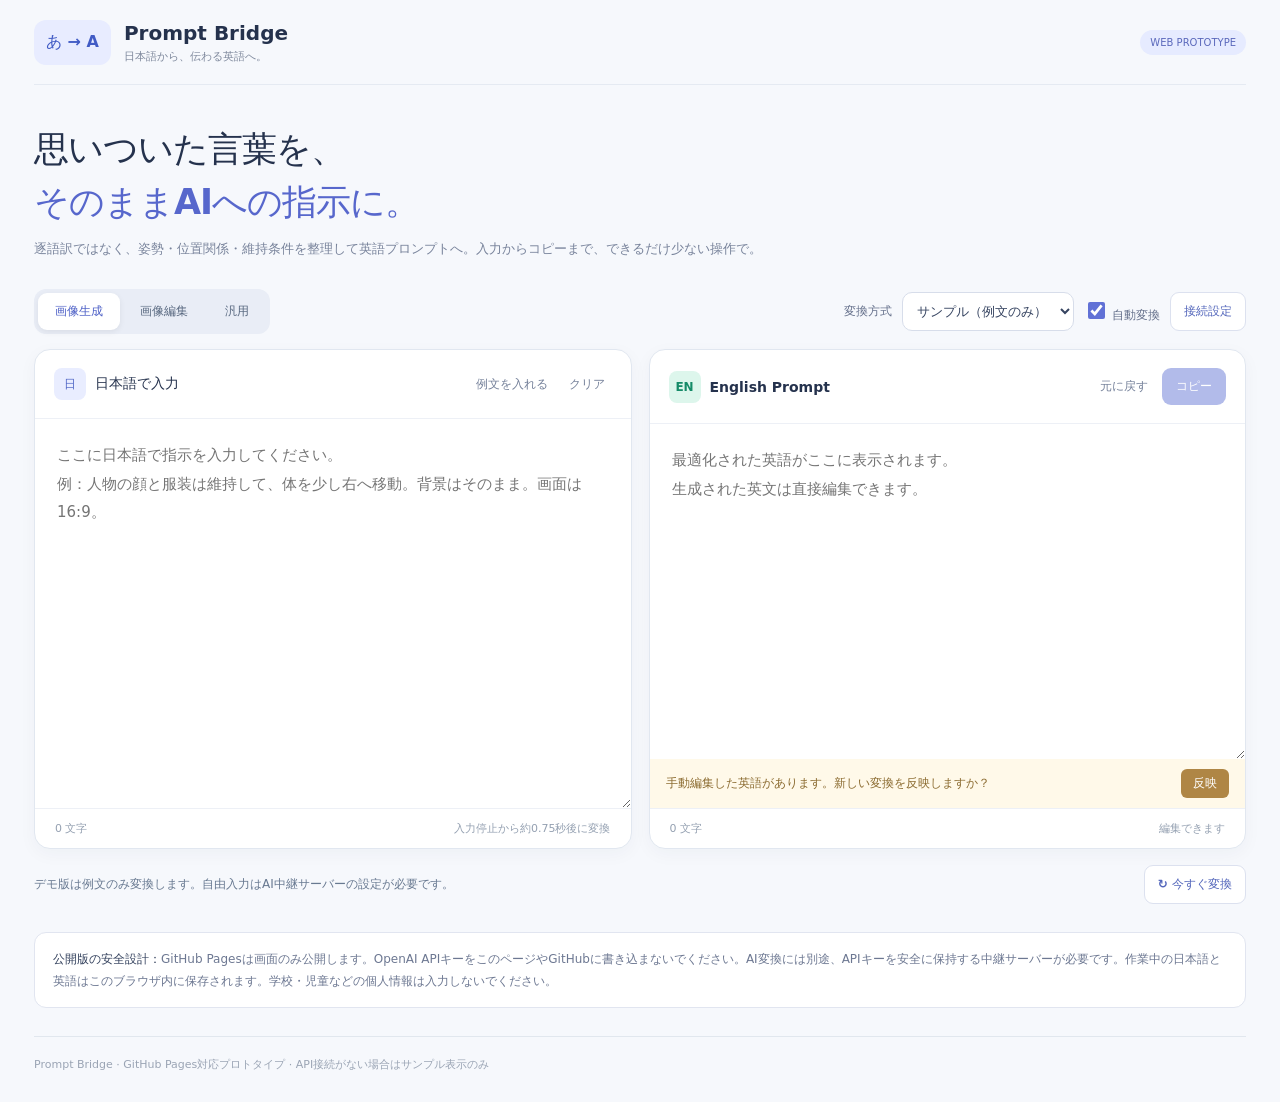
==== prompt-bridge/index.html @ 36fe69bc "Add standalone Prompt Bridge web prototype" ====
<!doctype html>
<html lang="ja">
<head>
<meta charset="utf-8">
<meta name="viewport" content="width=device-width,initial-scale=1">
<meta name="color-scheme" content="light">
<meta name="description" content="日本語の指示をAI向けの英語プロンプトに整えるツール。">
<title>Prompt Bridge｜日本語からAIプロンプトへ</title>
<style>
:root{font-family:system-ui,-apple-system,"Hiragino Kaku Gothic ProN","Yu Gothic",Meiryo,sans-serif;color:#25324d;background:#f6f8fc;font-synthesis:none}
*{box-sizing:border-box}body{margin:0}button,input,select,textarea{font:inherit}
button{cursor:pointer;border:0}button:focus-visible,input:focus-visible,textarea:focus-visible,select:focus-visible{outline:3px solid #a4b5fc;outline-offset:2px}
.shell{max-width:1380px;margin:auto;padding:0 34px}
header{height:85px;display:flex;align-items:center;justify-content:space-between;border-bottom:1px solid #e5eaf2;gap:12px}
.brand{display:flex;align-items:center;gap:13px}.logo{background:#e8ecff;color:#415bc5;font-weight:900;padding:12px;border-radius:12px}.brand b{font-size:20px}.brand small{display:block;color:#7e889c;font-size:11px;margin-top:4px}.tag{font-size:10px;color:#5b69bc;background:#e6ebff;border-radius:20px;padding:7px 10px}
h1{font-size:clamp(24px,3.3vw,35px);line-height:1.5;margin:38px 0 9px;letter-spacing:-1px}h1 em{font-style:normal;color:#5767cc}
.lead{margin:0 0 28px;font-size:13px;line-height:1.85;color:#78839b}
.toolbar{display:flex;justify-content:space-between;flex-wrap:wrap;gap:12px;margin:0 0 15px;align-items:center}
.modes{display:flex;background:#e9edf6;border-radius:12px;padding:4px;gap:3px}
.mode{padding:10px 17px;border-radius:9px;background:transparent;color:#596980;font-weight:700;font-size:12px}
.mode.on{background:white;color:#4c5fc6;box-shadow:0 2px 6px #0001}
.option{display:flex;gap:10px;align-items:center;flex-wrap:wrap}.option label{font-size:12px;color:#65708b;font-weight:700}
select,.setting input{padding:10px;border:1px solid #d7ddea;border-radius:10px;background:white;color:#354360;font-size:13px}
input[type=checkbox]{width:17px;height:17px;accent-color:#6171d6}
.panes{display:grid;grid-template-columns:1fr 1fr;gap:17px}.pane{display:flex;flex-direction:column;background:white;border:1px solid #e1e7f0;border-radius:16px;box-shadow:0 5px 18px #1829540a;min-height:450px;overflow:hidden}
.pane-header{display:flex;justify-content:space-between;align-items:center;padding:18px 19px;border-bottom:1px solid #edf0f6;gap:12px}
.pane-title{display:flex;align-items:center;gap:9px;font-size:14px}.language{display:grid;place-items:center;border-radius:8px;width:32px;height:32px;background:#e9edff;color:#5369c7;font-size:12px;font-weight:900}
.language.en{background:#ddf6ec;color:#158b68}.tools{display:flex;gap:7px;align-items:center}.ghost{background:transparent;color:#75819a;padding:7px;font-size:12px}
.primary{background:#576bd1;color:white;border-radius:9px;font-weight:700;font-size:12px;padding:10px 14px}.primary:disabled{opacity:.45;cursor:not-allowed}
textarea{width:100%;flex:1;resize:vertical;border:0;outline:0;padding:22px;min-height:335px;font-size:15px;line-height:1.9;color:#334361;background:white}
textarea:focus-visible{outline:0}.pane-footer{border-top:1px solid #edf0f6;color:#94a0b1;font-size:11px;padding:12px 20px;display:flex;justify-content:space-between;gap:10px}
.pending{background:#fff9e9;padding:10px 16px;font-size:12px;display:flex;gap:10px;justify-content:space-between;align-items:center;color:#8b6b30}
.pending button{background:#af8645;color:white;border-radius:6px;padding:6px 12px;font-size:12px}
.below{margin-top:16px;display:flex;align-items:center;justify-content:space-between;gap:12px;flex-wrap:wrap}#status{font-size:12px;color:#687991;line-height:1.6}#status.error{color:#b94749}
.outline{background:white;color:#5366bb;border:1px solid #dce1ef;border-radius:9px;padding:10px 13px;font-size:12px;font-weight:700}
.note{margin:28px 0;border:1px solid #e1e5f0;background:#fff;border-radius:12px;padding:15px 18px;font-size:12px;line-height:1.85;color:#6d7892}
.note strong{color:#33415d}.note code{background:#f0f2f8;padding:2px 4px;border-radius:4px}
footer{border-top:1px solid #e1e7ee;padding:20px 0 30px;font-size:11px;color:#9aa4b4}
dialog{width:min(560px,calc(100vw - 30px));border:1px solid #dfe4ed;border-radius:16px;box-shadow:0 24px 80px #1c2b4e40;padding:24px;color:#34415a}
dialog::backdrop{background:#1a275974}dialog h2{margin:0 0 12px;font-size:20px}dialog p{font-size:12px;line-height:1.85;color:#687992}
.setting{display:grid;gap:6px;margin:14px 0}.setting label{font-size:12px;font-weight:700}.setting input{width:100%}
.actions{display:flex;justify-content:flex-end;gap:10px;margin-top:22px}.warn{background:#fff7e7;border-radius:8px;padding:11px 12px}
@media(max-width:800px){.shell{padding:0 15px}.panes{grid-template-columns:1fr}.pane{min-height:320px}textarea{min-height:240px}h1{margin-top:27px}.toolbar{align-items:flex-start}header{height:73px}.brand b{font-size:17px}}
@media(max-width:440px){.mode{padding:9px 12px;font-size:11px}.pane-header{padding:13px 11px}.ghost{font-size:11px;padding:5px}textarea{padding:15px}.tag{font-size:9px}}
</style>
</head>
<body>
<div class="shell">
<header><div class="brand"><span class="logo">あ → A</span><div><b>Prompt Bridge</b><small>日本語から、伝わる英語へ。</small></div></div><span class="tag">WEB PROTOTYPE</span></header>
<main>
<h1>思いついた言葉を、<br><em>そのままAIへの指示に。</em></h1>
<p class="lead">逐語訳ではなく、姿勢・位置関係・維持条件を整理して英語プロンプトへ。入力からコピーまで、できるだけ少ない操作で。</p>
<div class="toolbar">
<div class="modes" role="group" aria-label="変換モード"><button class="mode on" data-mode="image">画像生成</button><button class="mode" data-mode="edit">画像編集</button><button class="mode" data-mode="general">汎用</button></div>
<div class="option"><label for="provider">変換方式</label><select id="provider"><option value="demo">サンプル（例文のみ）</option><option value="gateway">AI中継サーバー</option></select><label><input type="checkbox" id="automatic" checked> 自動変換</label><button class="outline" id="settings">接続設定</button></div>
</div>
<div class="panes">
<section class="pane"><div class="pane-header"><div class="pane-title"><span class="language">日</span><b>日本語で入力</b></div><div class="tools"><button class="ghost" id="example">例文を入れる</button><button class="ghost" id="clear">クリア</button></div></div><textarea id="jp" spellcheck="false" lang="ja" aria-label="日本語入力" placeholder="ここに日本語で指示を入力してください。&#10;例：人物の顔と服装は維持して、体を少し右へ移動。背景はそのまま。画面は16:9。"></textarea><div class="pane-footer"><span id="jpcount">0 文字</span><span>入力停止から約0.75秒後に変換</span></div></section>
<section class="pane"><div class="pane-header"><div class="pane-title"><span class="language en">EN</span><b>English Prompt</b></div><div class="tools"><button class="ghost" id="undo">元に戻す</button><button class="primary" id="copy" disabled>コピー</button></div></div><textarea id="en" spellcheck="false" lang="en" aria-label="生成された英語（編集可能）" placeholder="最適化された英語がここに表示されます。&#10;生成された英文は直接編集できます。"></textarea><div class="pending" id="pending" hidden><span>手動編集した英語があります。新しい変換を反映しますか？</span><button id="apply">反映</button></div><div class="pane-footer"><span id="encount">0 文字</span><span id="editstate">編集できます</span></div></section>
</div>
<div class="below"><div id="status" role="status" aria-live="polite">デモ版は例文のみ変換します。自由入力はAI中継サーバーの設定が必要です。</div><button class="outline" id="convert">↻ 今すぐ変換</button></div>
<div class="note"><strong>公開版の安全設計：</strong>GitHub Pagesは画面のみ公開します。OpenAI APIキーをこのページやGitHubに書き込まないでください。AI変換には別途、APIキーを安全に保持する中継サーバーが必要です。作業中の日本語と英語はこのブラウザ内に保存されます。学校・児童などの個人情報は入力しないでください。</div>
</main>
<footer>Prompt Bridge · GitHub Pages対応プロトタイプ · API接続がない場合はサンプル表示のみ</footer>
</div>
<dialog id="config"><h2>AI中継サーバーの設定</h2><p>自由な日本語をAI変換するには、別途Cloudflare Workerなどに中継サーバーを設置します。OpenAI APIキー自体は入力しません。</p>
<div class="setting"><label for="endpoint">中継サーバー URL（HTTPS）</label><input id="endpoint" type="url" placeholder="https://xxxx.workers.dev"></div>
<div class="setting"><label for="token">中継用アクセストークン</label><input id="token" type="password" autocomplete="off" placeholder="サーバー側に設定した専用トークン"></div>
<p class="warn">アクセストークンはブラウザの保存領域へ記録しません。ページを開き直した場合は再入力してください。OpenAIのAPIキーをここに貼り付けないでください。</p>
<div class="actions"><button class="outline" id="close">閉じる</button><button class="primary" id="save">設定して使う</button></div></dialog>
<script>
(function(){
'use strict';
const E=id=>document.getElementById(id),jp=E('jp'),en=E('en'),provider=E('provider'),auto=E('automatic');
const EXAMPLE='体育倉庫のマットの上で、男性が手前、女性が後ろで対面座位で抱き合っている。画面サイズは16:9。';
const PROMPTS={
image:'A man and a woman sit facing each other on a gymnastics mat inside a gym equipment storage room, embracing one another. The man is positioned closer to the camera and the woman farther back. Keep their seated face-to-face orientation. Landscape composition, 16:9 aspect ratio.',
edit:'Show a man and a woman embracing in a face-to-face seated position on a gymnastics mat in a gym equipment storage room. Position the man in the foreground and the woman behind him relative to the camera. Use a 16:9 landscape composition. Preserve any existing details not specified for modification.',
general:'Create a 16:9 scene of a man and a woman sitting face-to-face while embracing on a gymnastics mat in a gym equipment storage room. The man is nearer the camera and the woman is farther back.'
};
const draftKey='prompt_bridge_web_draft_1',settingsKey='prompt_bridge_web_settings_1';
let mode='image',manual=false,pending=null,undoText='',timer=null,request=0,controller=null,composing=false,endpoint='',accessToken='',lastSignature='';
const dialog=E('config');
function setStatus(v,error){E('status').textContent=v;E('status').className=error?'error':''}
function saveDraft(){try{localStorage.setItem(draftKey,JSON.stringify({jp:jp.value,en:en.value,manual:manual}));localStorage.setItem(settingsKey,JSON.stringify({mode:mode,provider:provider.value,auto:auto.checked,endpoint:endpoint}));}catch(e){}}
function counts(){E('jpcount').textContent=jp.value.length+' 文字';E('encount').textContent=en.value.length+' 文字';E('copy').disabled=!en.value.trim();E('editstate').textContent=pending?'新しい候補があります':manual?'手動編集を保護中':'編集できます'}
function normalize(v){return v.replace(/[\s。、，,.!！]/g,'').replace(/１６/g,'16').replace(/：/g,':')}
function signature(){return JSON.stringify([jp.value.trim(),mode,provider.value,endpoint]);}
function cancel(){clearTimeout(timer);request++;if(controller)controller.abort();controller=null}
function schedule(force){
 cancel();
 if(!jp.value.trim()){if(!manual)en.value='';pending=null;E('pending').hidden=true;counts();saveDraft();setStatus('日本語を入力してください。');return}
 if(!force&&!auto.checked)return;
 if(provider.value==='gateway'&&(!endpoint||!accessToken)){setStatus('中継サーバーのURLと専用トークンを設定してください。',true);return}
 if(!force&&lastSignature===signature())return;
 timer=setTimeout(convert,force?0:750);
}
async function convert(){
 const seq=++request,sig=signature();controller=new AbortController();
 setStatus(provider.value==='demo'?'サンプルを確認しています…':'AIがプロンプトを最適化しています…');
 E('convert').disabled=true;
 try{
 let translated='';
 if(provider.value==='demo'){
  await new Promise(r=>setTimeout(r,150));
  if(normalize(jp.value.trim())!==normalize(EXAMPLE))throw Error('サンプルは例文のみ対応します。自由入力はAI中継サーバーの設定が必要です。');
  translated=PROMPTS[mode];
 }else{
  const url=endpoint.replace(/\/+$/,'')+'/api/convert';
  const response=await fetch(url,{method:'POST',headers:{'Content-Type':'application/json','Authorization':'Bearer '+accessToken},body:JSON.stringify({japanese:jp.value.trim(),mode:mode}),signal:controller.signal});
  const data=await response.json();
  if(!response.ok)throw Error(data.error||'接続エラー ('+response.status+')');
  translated=data.english;
 }
 if(seq!==request||sig!==signature())return;
 if(typeof translated!=='string'||!translated.trim())throw Error('変換結果が空でした。');
 lastSignature=sig;
 if(manual){pending=translated;E('pending').hidden=false;setStatus('新しい候補があります。手動編集した英語は保持しています。')}
 else{undoText=en.value;en.value=translated;pending=null;E('pending').hidden=true;setStatus('変換しました。英語は編集・コピーできます。')}
 counts();saveDraft();
 }catch(error){if(seq===request&&error.name!=='AbortError')setStatus(error.message||'変換に失敗しました。',true)}
 finally{if(seq===request){controller=null;E('convert').disabled=false}}
}
function edit(){counts();saveDraft();if(!composing)schedule(false)}
try{const d=JSON.parse(localStorage.getItem(draftKey)||'{}'),s=JSON.parse(localStorage.getItem(settingsKey)||'{}');jp.value=d.jp||'';en.value=d.en||'';manual=!!d.manual;mode=['image','edit','general'].includes(s.mode)?s.mode:'image';provider.value=s.provider==='gateway'?'gateway':'demo';auto.checked=s.auto!==false;endpoint=typeof s.endpoint==='string'?s.endpoint:'';}catch(e){}
document.querySelectorAll('.mode').forEach(b=>{b.classList.toggle('on',b.dataset.mode===mode);b.addEventListener('click',()=>{mode=b.dataset.mode;document.querySelectorAll('.mode').forEach(x=>x.classList.toggle('on',x===b));lastSignature='';saveDraft();schedule(false)})});
jp.addEventListener('compositionstart',()=>{composing=true;cancel()});jp.addEventListener('compositionend',()=>{composing=false;edit()});jp.addEventListener('input',edit);
en.addEventListener('input',()=>{manual=true;counts();saveDraft()});
provider.addEventListener('change',()=>{lastSignature='';saveDraft();schedule(false);if(provider.value==='gateway'&&!accessToken)dialog.showModal()});
auto.addEventListener('change',()=>{saveDraft();schedule(false)});
E('example').onclick=()=>{jp.value=EXAMPLE;edit();jp.focus()};
E('clear').onclick=()=>{cancel();jp.value='';en.value='';manual=false;pending=null;lastSignature='';E('pending').hidden=true;counts();saveDraft();setStatus('クリアしました。')};
E('apply').onclick=()=>{if(pending!==null){undoText=en.value;en.value=pending;manual=false;pending=null;E('pending').hidden=true;counts();saveDraft();setStatus('新しい英語を反映しました。')}};
E('undo').onclick=()=>{if(!undoText)return;const t=en.value;en.value=undoText;undoText=t;manual=true;counts();saveDraft();setStatus('直前の英文に戻しました。')};
E('convert').onclick=()=>schedule(true);
E('copy').onclick=async()=>{try{await navigator.clipboard.writeText(en.value);setStatus('英語プロンプトをコピーしました。')}catch(e){en.focus();en.select();setStatus('英語を選択しました。手動でコピーしてください。',true)}};
E('settings').onclick=()=>{E('endpoint').value=endpoint;E('token').value=accessToken;dialog.showModal()};
E('close').onclick=()=>dialog.close();
E('save').onclick=()=>{
 const url=E('endpoint').value.trim().replace(/\/+$/,''),tok=E('token').value.trim();
 if(url&&!/^https:\/\/[^\s]+$/.test(url)){setStatus('中継サーバーにはHTTPSのURLを指定してください。',true);return}
 endpoint=url;accessToken=tok;provider.value='gateway';lastSignature='';saveDraft();dialog.close();schedule(false);
};
counts();if(jp.value&&provider.value==='demo'&&auto.checked)schedule(false);
})();
</script>
</body></html>
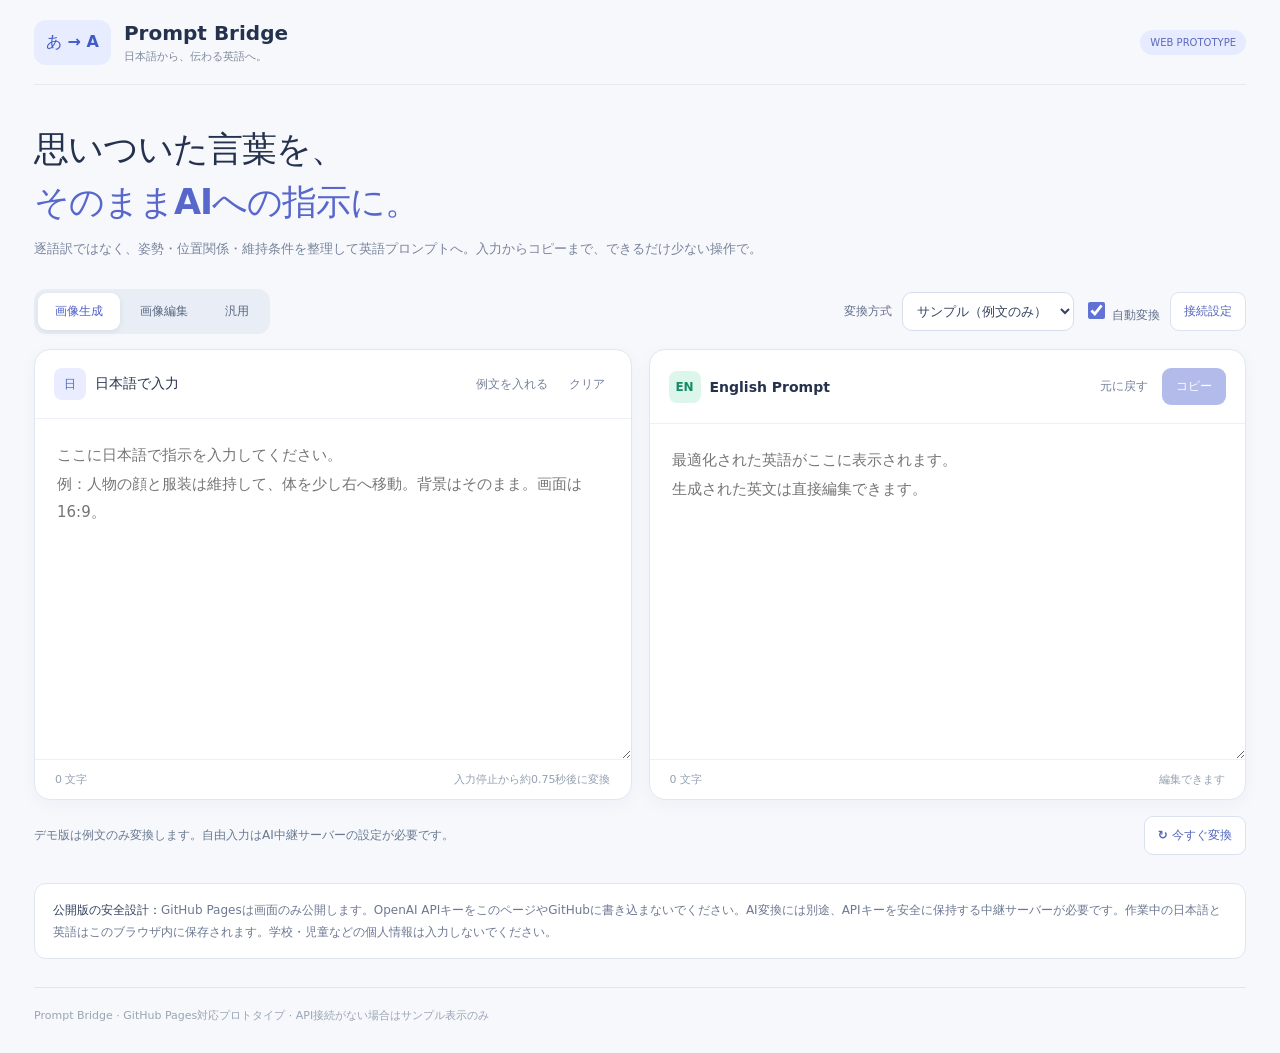
==== commit 3cc12368: "Fix hidden suggestion panel in Prompt Bridge" ====
--- a/prompt-bridge/index.html
+++ b/prompt-bridge/index.html
@@ -30,7 +30,7 @@
 textarea{width:100%;flex:1;resize:vertical;border:0;outline:0;padding:22px;min-height:335px;font-size:15px;line-height:1.9;color:#334361;background:white}
 textarea:focus-visible{outline:0}.pane-footer{border-top:1px solid #edf0f6;color:#94a0b1;font-size:11px;padding:12px 20px;display:flex;justify-content:space-between;gap:10px}
 .pending{background:#fff9e9;padding:10px 16px;font-size:12px;display:flex;gap:10px;justify-content:space-between;align-items:center;color:#8b6b30}
-.pending button{background:#af8645;color:white;border-radius:6px;padding:6px 12px;font-size:12px}
+.pending[hidden]{display:none}.pending button{background:#af8645;color:white;border-radius:6px;padding:6px 12px;font-size:12px}
 .below{margin-top:16px;display:flex;align-items:center;justify-content:space-between;gap:12px;flex-wrap:wrap}#status{font-size:12px;color:#687991;line-height:1.6}#status.error{color:#b94749}
 .outline{background:white;color:#5366bb;border:1px solid #dce1ef;border-radius:9px;padding:10px 13px;font-size:12px;font-weight:700}
 .note{margin:28px 0;border:1px solid #e1e5f0;background:#fff;border-radius:12px;padding:15px 18px;font-size:12px;line-height:1.85;color:#6d7892}
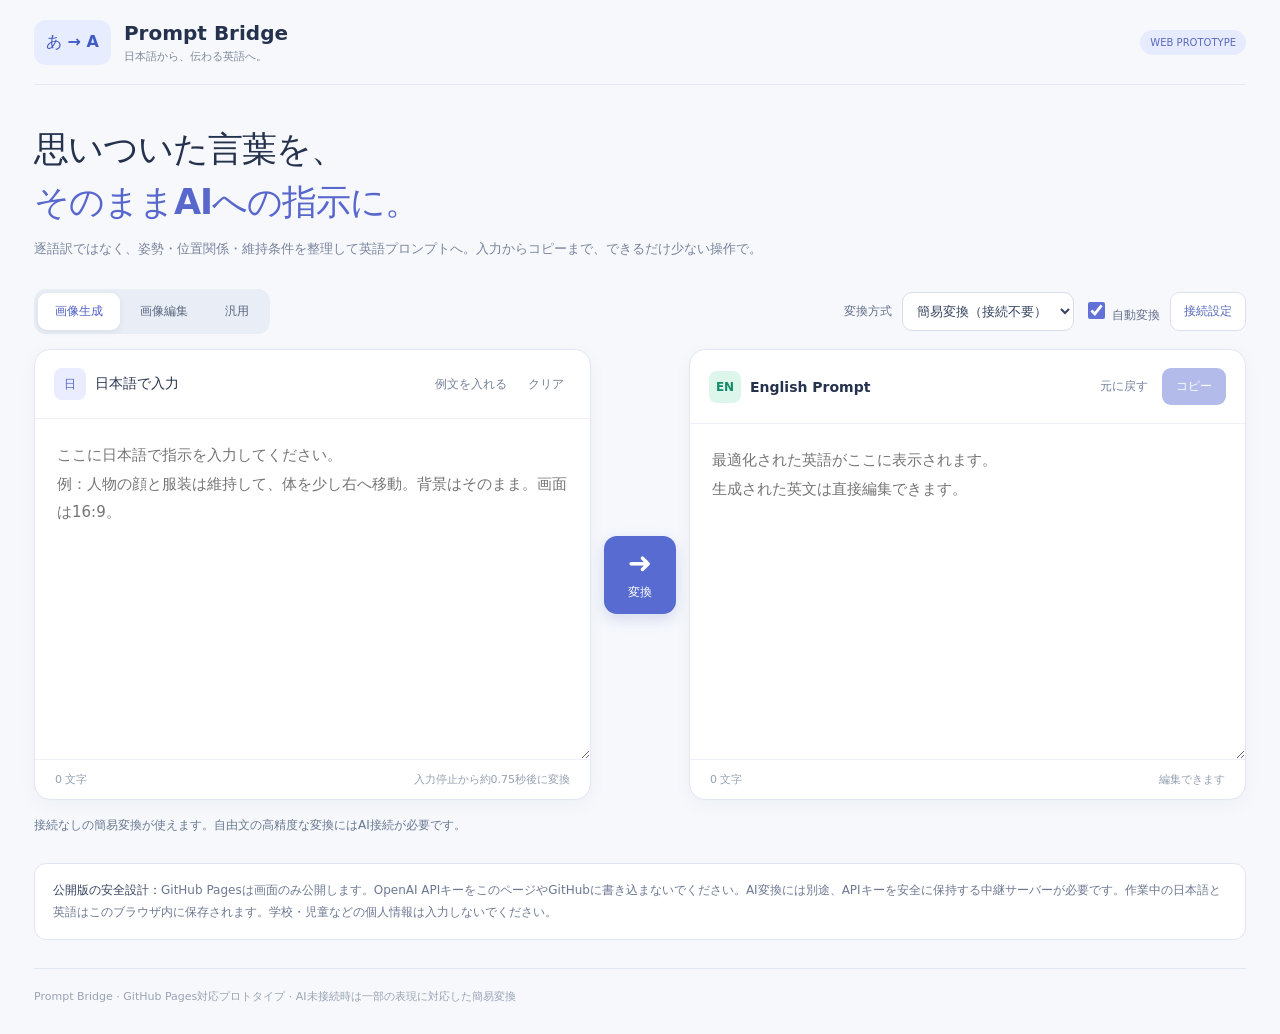
==== commit 13691e22: "Move Convert button between panels and add no-setup offline phrase conversion" ====
--- a/prompt-bridge/index.html
+++ b/prompt-bridge/index.html
@@ -22,7 +22,7 @@
 .option{display:flex;gap:10px;align-items:center;flex-wrap:wrap}.option label{font-size:12px;color:#65708b;font-weight:700}
 select,.setting input{padding:10px;border:1px solid #d7ddea;border-radius:10px;background:white;color:#354360;font-size:13px}
 input[type=checkbox]{width:17px;height:17px;accent-color:#6171d6}
-.panes{display:grid;grid-template-columns:1fr 1fr;gap:17px}.pane{display:flex;flex-direction:column;background:white;border:1px solid #e1e7f0;border-radius:16px;box-shadow:0 5px 18px #1829540a;min-height:450px;overflow:hidden}
+.panes{display:grid;grid-template-columns:minmax(0,1fr) 78px minmax(0,1fr);gap:10px}.bridge{display:flex;align-items:center;justify-content:center}.convert-button{width:72px;min-height:78px;background:#576bd1;color:white;border-radius:13px;display:flex;flex-direction:column;align-items:center;justify-content:center;gap:6px;font-weight:800;font-size:12px;box-shadow:0 5px 15px #4f64b333}.convert-button:hover{background:#485dbf}.convert-button .arrow{font-size:29px;line-height:1}.convert-button:disabled{opacity:.55;cursor:wait}.pane{display:flex;flex-direction:column;background:white;border:1px solid #e1e7f0;border-radius:16px;box-shadow:0 5px 18px #1829540a;min-height:450px;overflow:hidden}
 .pane-header{display:flex;justify-content:space-between;align-items:center;padding:18px 19px;border-bottom:1px solid #edf0f6;gap:12px}
 .pane-title{display:flex;align-items:center;gap:9px;font-size:14px}.language{display:grid;place-items:center;border-radius:8px;width:32px;height:32px;background:#e9edff;color:#5369c7;font-size:12px;font-weight:900}
 .language.en{background:#ddf6ec;color:#158b68}.tools{display:flex;gap:7px;align-items:center}.ghost{background:transparent;color:#75819a;padding:7px;font-size:12px}
@@ -40,7 +40,7 @@
 dialog::backdrop{background:#1a275974}dialog h2{margin:0 0 12px;font-size:20px}dialog p{font-size:12px;line-height:1.85;color:#687992}
 .setting{display:grid;gap:6px;margin:14px 0}.setting label{font-size:12px;font-weight:700}.setting input{width:100%}
 .actions{display:flex;justify-content:flex-end;gap:10px;margin-top:22px}.warn{background:#fff7e7;border-radius:8px;padding:11px 12px}
-@media(max-width:800px){.shell{padding:0 15px}.panes{grid-template-columns:1fr}.pane{min-height:320px}textarea{min-height:240px}h1{margin-top:27px}.toolbar{align-items:flex-start}header{height:73px}.brand b{font-size:17px}}
+@media(max-width:800px){.shell{padding:0 15px}.panes{grid-template-columns:1fr}.bridge{min-height:70px}.convert-button{flex-direction:row;gap:13px;width:200px;min-height:50px}.convert-button .arrow{font-size:23px;transform:rotate(90deg)}.pane{min-height:320px}textarea{min-height:240px}h1{margin-top:27px}.toolbar{align-items:flex-start}header{height:73px}.brand b{font-size:17px}}
 @media(max-width:440px){.mode{padding:9px 12px;font-size:11px}.pane-header{padding:13px 11px}.ghost{font-size:11px;padding:5px}textarea{padding:15px}.tag{font-size:9px}}
 </style>
 </head>
@@ -52,16 +52,17 @@
 <p class="lead">逐語訳ではなく、姿勢・位置関係・維持条件を整理して英語プロンプトへ。入力からコピーまで、できるだけ少ない操作で。</p>
 <div class="toolbar">
 <div class="modes" role="group" aria-label="変換モード"><button class="mode on" data-mode="image">画像生成</button><button class="mode" data-mode="edit">画像編集</button><button class="mode" data-mode="general">汎用</button></div>
-<div class="option"><label for="provider">変換方式</label><select id="provider"><option value="demo">サンプル（例文のみ）</option><option value="gateway">AI中継サーバー</option></select><label><input type="checkbox" id="automatic" checked> 自動変換</label><button class="outline" id="settings">接続設定</button></div>
+<div class="option"><label for="provider">変換方式</label><select id="provider"><option value="offline">簡易変換（接続不要）</option><option value="gateway">AI中継サーバー</option></select><label><input type="checkbox" id="automatic" checked> 自動変換</label><button class="outline" id="settings">接続設定</button></div>
 </div>
 <div class="panes">
 <section class="pane"><div class="pane-header"><div class="pane-title"><span class="language">日</span><b>日本語で入力</b></div><div class="tools"><button class="ghost" id="example">例文を入れる</button><button class="ghost" id="clear">クリア</button></div></div><textarea id="jp" spellcheck="false" lang="ja" aria-label="日本語入力" placeholder="ここに日本語で指示を入力してください。&#10;例：人物の顔と服装は維持して、体を少し右へ移動。背景はそのまま。画面は16:9。"></textarea><div class="pane-footer"><span id="jpcount">0 文字</span><span>入力停止から約0.75秒後に変換</span></div></section>
+<div class="bridge"><button class="convert-button" id="convert" type="button" aria-label="日本語から英語へ変換"><span class="arrow" aria-hidden="true">➜</span><span>変換</span></button></div>
 <section class="pane"><div class="pane-header"><div class="pane-title"><span class="language en">EN</span><b>English Prompt</b></div><div class="tools"><button class="ghost" id="undo">元に戻す</button><button class="primary" id="copy" disabled>コピー</button></div></div><textarea id="en" spellcheck="false" lang="en" aria-label="生成された英語（編集可能）" placeholder="最適化された英語がここに表示されます。&#10;生成された英文は直接編集できます。"></textarea><div class="pending" id="pending" hidden><span>手動編集した英語があります。新しい変換を反映しますか？</span><button id="apply">反映</button></div><div class="pane-footer"><span id="encount">0 文字</span><span id="editstate">編集できます</span></div></section>
 </div>
-<div class="below"><div id="status" role="status" aria-live="polite">デモ版は例文のみ変換します。自由入力はAI中継サーバーの設定が必要です。</div><button class="outline" id="convert">↻ 今すぐ変換</button></div>
+<div class="below"><div id="status" role="status" aria-live="polite">接続なしの簡易変換が使えます。自由文の高精度な変換にはAI接続が必要です。</div></div>
 <div class="note"><strong>公開版の安全設計：</strong>GitHub Pagesは画面のみ公開します。OpenAI APIキーをこのページやGitHubに書き込まないでください。AI変換には別途、APIキーを安全に保持する中継サーバーが必要です。作業中の日本語と英語はこのブラウザ内に保存されます。学校・児童などの個人情報は入力しないでください。</div>
 </main>
-<footer>Prompt Bridge · GitHub Pages対応プロトタイプ · API接続がない場合はサンプル表示のみ</footer>
+<footer>Prompt Bridge · GitHub Pages対応プロトタイプ · AI未接続時は一部の表現に対応した簡易変換</footer>
 </div>
 <dialog id="config"><h2>AI中継サーバーの設定</h2><p>自由な日本語をAI変換するには、別途Cloudflare Workerなどに中継サーバーを設置します。OpenAI APIキー自体は入力しません。</p>
 <div class="setting"><label for="endpoint">中継サーバー URL（HTTPS）</label><input id="endpoint" type="url" placeholder="https://xxxx.workers.dev"></div>
@@ -78,6 +79,67 @@
 edit:'Show a man and a woman embracing in a face-to-face seated position on a gymnastics mat in a gym equipment storage room. Position the man in the foreground and the woman behind him relative to the camera. Use a 16:9 landscape composition. Preserve any existing details not specified for modification.',
 general:'Create a 16:9 scene of a man and a woman sitting face-to-face while embracing on a gymnastics mat in a gym equipment storage room. The man is nearer the camera and the woman is farther back.'
 };
+function offlineConvert(raw,selectedMode){
+ const t=raw.normalize('NFKC').replace(/[　]/g,' ').trim();
+ const hits=[];
+ const add=(txt)=>{if(txt&&!hits.includes(txt))hits.push(txt)};
+ const has=(p)=>p.test(t);
+ const pair=has(/男性.{0,35}女性|女性.{0,35}男性|男女|男の人.{0,35}女の人|女の人.{0,35}男の人/);
+ const subject=pair?'the man and the woman':has(/男性|男の人/)?'the man':has(/女性|女の人/)?'the woman':has(/人物|被写体|人の体|人を|人が|人は/)?'the person':null;
+ const storeroom=has(/体育倉庫|体育用具(?:の)?倉庫|体育器具庫|運動用具倉庫/);
+ const mat=has(/マット/);
+ const faceToFace=has(/対面座位|向かい合って座|向き合って座|向かい合うように座/);
+ const embrace=has(/抱き合|抱きしめ合|抱擁/);
+ const scene=[];
+ if(storeroom)scene.push('inside a gym equipment storage room');
+ else if(has(/体育館/))scene.push('inside a gymnasium');
+ else if(has(/教室/))scene.push('in a classroom');
+ else if(has(/公園/))scene.push('in a park');
+ if(mat)scene.push('on a gym mat');
+ const spatial=[];
+ if(has(/男性.{0,12}手前|手前.{0,12}男性|男性.{0,12}前景/))spatial.push('The man is positioned closer to the camera');
+ if(has(/女性.{0,12}手前|手前.{0,12}女性|女性.{0,12}前景/))spatial.push('The woman is positioned closer to the camera');
+ if(has(/女性.{0,12}(後ろ|奥)|女性.{0,12}背景側/))spatial.push('the woman is farther from the camera');
+ if(has(/男性.{0,12}(後ろ|奥)|男性.{0,12}背景側/))spatial.push('the man is farther from the camera');
+ if(pair&&(faceToFace||embrace)){
+  const action=faceToFace&&embrace?'sitting face-to-face and embracing each other':faceToFace?'sitting face-to-face':'embracing each other';
+  const where=scene.length?' '+scene.join(' '):'';
+  add('A man and a woman are '+action+where+'.');
+ }else if(scene.length&&subject){
+  add('Place '+subject+' '+scene.join(' ')+'.');
+ }else if(scene.length){add('Scene: '+scene.join(' ')+'.');}
+ if(spatial.length){
+  if(spatial.length===2)add(spatial[0]+'; '+spatial[1]+'.');
+  else for(const p of spatial)add(p+'.');
+ }
+ if(!pair&&faceToFace)add('The people are seated facing each other.');
+ if(!pair&&embrace)add('The people are embracing each other.');
+ // Independent edit actions, expressed without inventing subject details.
+ const right=has(/右(?:側)?(?:に|へ|方向へ)?.{0,8}(移動|動か|ずら|寄せ)/);
+ const left=has(/左(?:側)?(?:に|へ|方向へ)?.{0,8}(移動|動か|ずら|寄せ)/);
+ const moveSubject=subject||'the subject';
+ if(right)add('Move '+moveSubject+' slightly to the right within the image.');
+ if(left)add('Move '+moveSubject+' slightly to the left within the image.');
+ if(has(/(?:大きく|拡大|サイズを上げ|サイズを大きく)/)&&has(/人物|被写体|人の大きさ/))add('Increase the size of the subject within the frame without changing their body proportions.');
+ if(has(/(?:小さく|縮小|サイズを下げ|サイズを小さく)/)&&has(/人物|被写体|人の大きさ/))add('Make the subject occupy less of the image without changing their body proportions.');
+ const preserve=has(/変えず|変えない|変更しない|そのまま|維持|保持|変化させない|修正しない/);
+ if(preserve){
+  if(has(/顔|顔立ち|顔の特徴|顔つき/))add('Preserve the original facial features.');
+  if(has(/表情/))add('Preserve the original facial expression.');
+  if(has(/服装|衣装|洋服|服/))add('Keep the clothing unchanged.');
+  if(has(/髪型|髪/))add('Keep the hairstyle unchanged.');
+  if(has(/背景/))add('Keep the background unchanged.');
+  if(has(/構図/))add('Keep the original composition.');
+ }
+ if(selectedMode==='edit'&&has(/他はそのまま|他は変えない|その他は変更しない|それ以外は変えない|指定した箇所以外/))add('Leave all other image details unchanged.');
+ const aspect=t.match(/(?:画面サイズ|アスペクト比|縦横比|比率|画面は)?[^\d]{0,4}(\d{1,2})\s*[:：]\s*(\d{1,2})/);
+ if(aspect){
+  const a=+aspect[1],b=+aspect[2];
+  if(a>0&&b>0)add('Aspect ratio: '+a+':'+b+'.');
+ }
+ if(!hits.length)throw Error('この文章は簡易変換の対応範囲外です。自由な日本語を高精度で変換するにはAI中継サーバーを設定してください。');
+ return hits.join(' ');
+}
 const draftKey='prompt_bridge_web_draft_1',settingsKey='prompt_bridge_web_settings_1';
 let mode='image',manual=false,pending=null,undoText='',timer=null,request=0,controller=null,composing=false,endpoint='',accessToken='',lastSignature='';
 const dialog=E('config');
@@ -97,14 +159,12 @@
 }
 async function convert(){
  const seq=++request,sig=signature();controller=new AbortController();
- setStatus(provider.value==='demo'?'サンプルを確認しています…':'AIがプロンプトを最適化しています…');
+ setStatus(provider.value==='offline'?'対応表現を簡易変換しています…':'AIがプロンプトを最適化しています…');
  E('convert').disabled=true;
  try{
  let translated='';
- if(provider.value==='demo'){
-  await new Promise(r=>setTimeout(r,150));
-  if(normalize(jp.value.trim())!==normalize(EXAMPLE))throw Error('サンプルは例文のみ対応します。自由入力はAI中継サーバーの設定が必要です。');
-  translated=PROMPTS[mode];
+ if(provider.value==='offline'){
+  translated=offlineConvert(jp.value.trim(),mode);
  }else{
   const url=endpoint.replace(/\/+$/,'')+'/api/convert';
   const response=await fetch(url,{method:'POST',headers:{'Content-Type':'application/json','Authorization':'Bearer '+accessToken},body:JSON.stringify({japanese:jp.value.trim(),mode:mode}),signal:controller.signal});
@@ -116,13 +176,13 @@
  if(typeof translated!=='string'||!translated.trim())throw Error('変換結果が空でした。');
  lastSignature=sig;
  if(manual){pending=translated;E('pending').hidden=false;setStatus('新しい候補があります。手動編集した英語は保持しています。')}
- else{undoText=en.value;en.value=translated;pending=null;E('pending').hidden=true;setStatus('変換しました。英語は編集・コピーできます。')}
+ else{undoText=en.value;en.value=translated;pending=null;E('pending').hidden=true;setStatus(provider.value==='offline'?'簡易変換しました。未対応の語句が省略される場合があります。内容を確認してください。':'AIで変換しました。英語は編集・コピーできます。')}
  counts();saveDraft();
  }catch(error){if(seq===request&&error.name!=='AbortError')setStatus(error.message||'変換に失敗しました。',true)}
  finally{if(seq===request){controller=null;E('convert').disabled=false}}
 }
 function edit(){counts();saveDraft();if(!composing)schedule(false)}
-try{const d=JSON.parse(localStorage.getItem(draftKey)||'{}'),s=JSON.parse(localStorage.getItem(settingsKey)||'{}');jp.value=d.jp||'';en.value=d.en||'';manual=!!d.manual;mode=['image','edit','general'].includes(s.mode)?s.mode:'image';provider.value=s.provider==='gateway'?'gateway':'demo';auto.checked=s.auto!==false;endpoint=typeof s.endpoint==='string'?s.endpoint:'';}catch(e){}
+try{const d=JSON.parse(localStorage.getItem(draftKey)||'{}'),s=JSON.parse(localStorage.getItem(settingsKey)||'{}');jp.value=d.jp||'';en.value=d.en||'';manual=!!d.manual;mode=['image','edit','general'].includes(s.mode)?s.mode:'image';provider.value=s.provider==='gateway'?'gateway':'offline';auto.checked=s.auto!==false;endpoint=typeof s.endpoint==='string'?s.endpoint:'';}catch(e){}
 document.querySelectorAll('.mode').forEach(b=>{b.classList.toggle('on',b.dataset.mode===mode);b.addEventListener('click',()=>{mode=b.dataset.mode;document.querySelectorAll('.mode').forEach(x=>x.classList.toggle('on',x===b));lastSignature='';saveDraft();schedule(false)})});
 jp.addEventListener('compositionstart',()=>{composing=true;cancel()});jp.addEventListener('compositionend',()=>{composing=false;edit()});jp.addEventListener('input',edit);
 en.addEventListener('input',()=>{manual=true;counts();saveDraft()});
@@ -141,7 +201,7 @@
  if(url&&!/^https:\/\/[^\s]+$/.test(url)){setStatus('中継サーバーにはHTTPSのURLを指定してください。',true);return}
  endpoint=url;accessToken=tok;provider.value='gateway';lastSignature='';saveDraft();dialog.close();schedule(false);
 };
-counts();if(jp.value&&provider.value==='demo'&&auto.checked)schedule(false);
+counts();if(jp.value&&provider.value==='offline'&&auto.checked)schedule(false);
 })();
 </script>
 </body></html>
